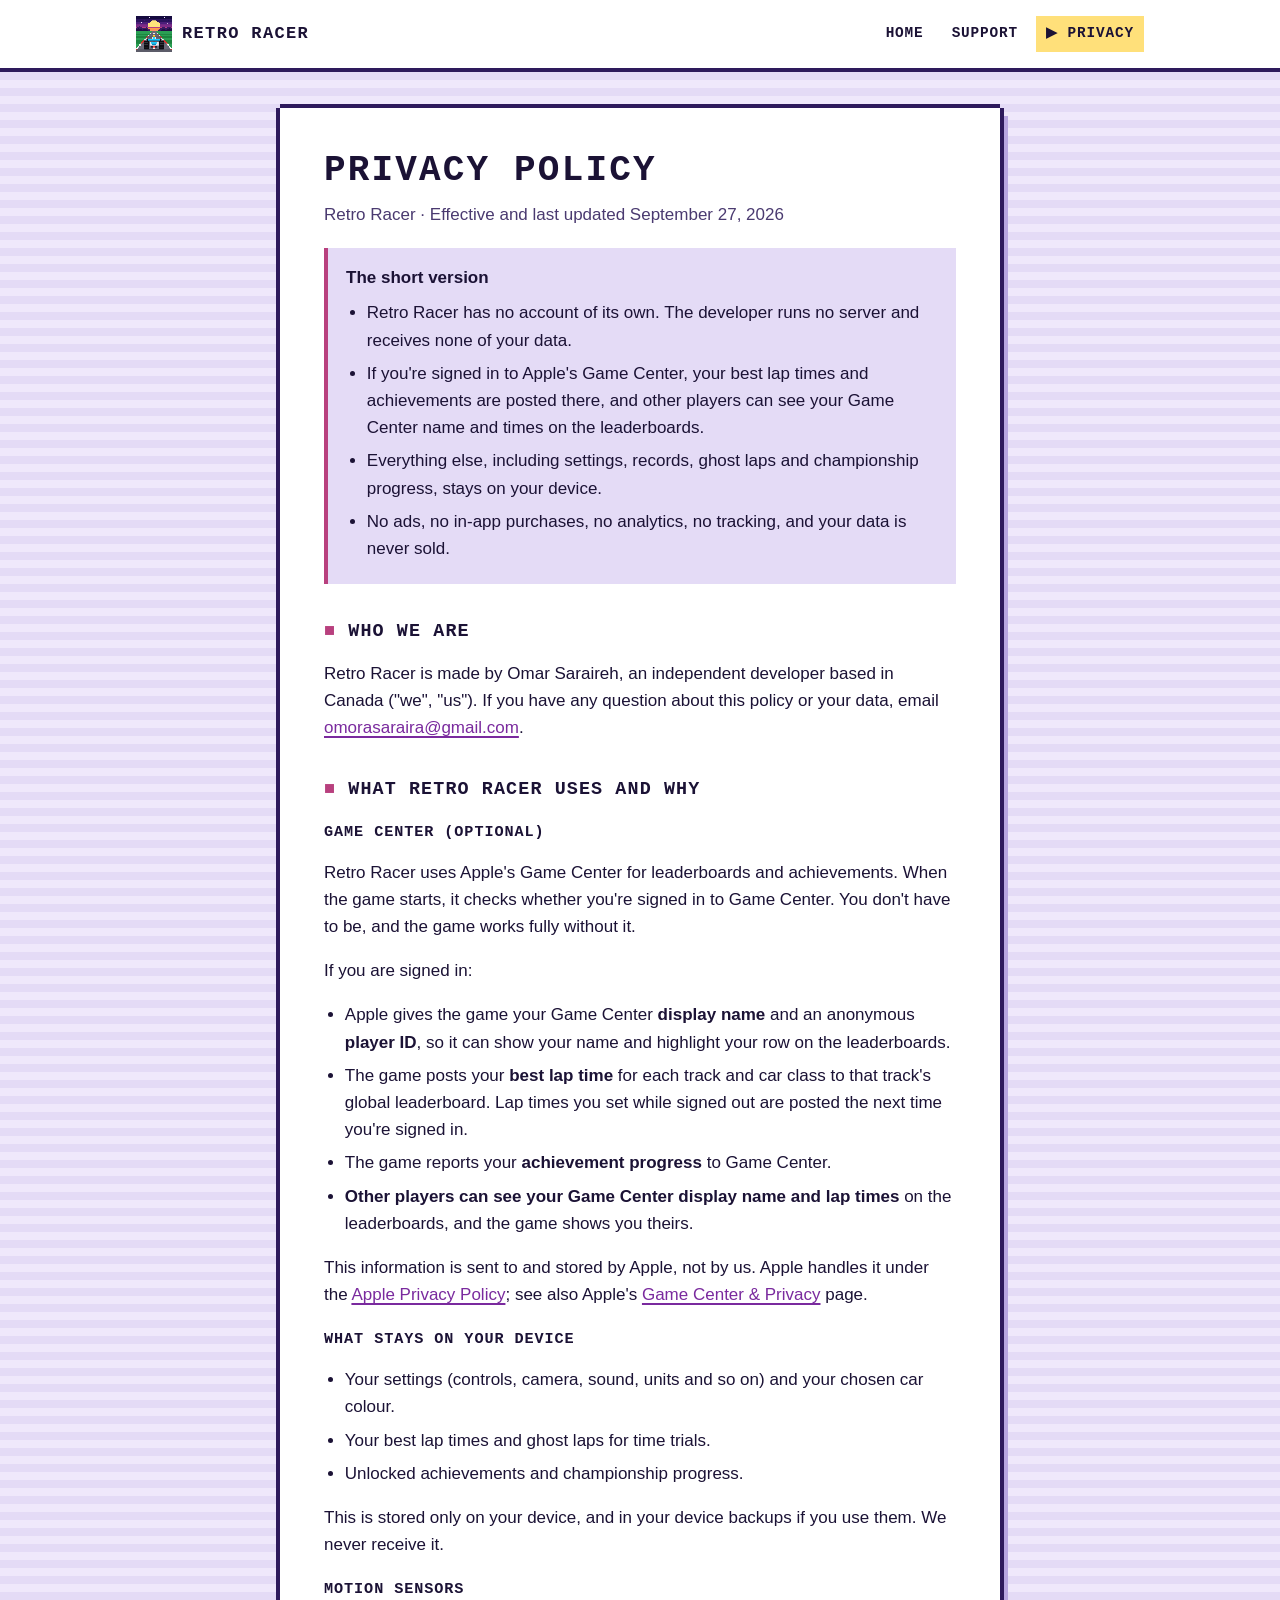
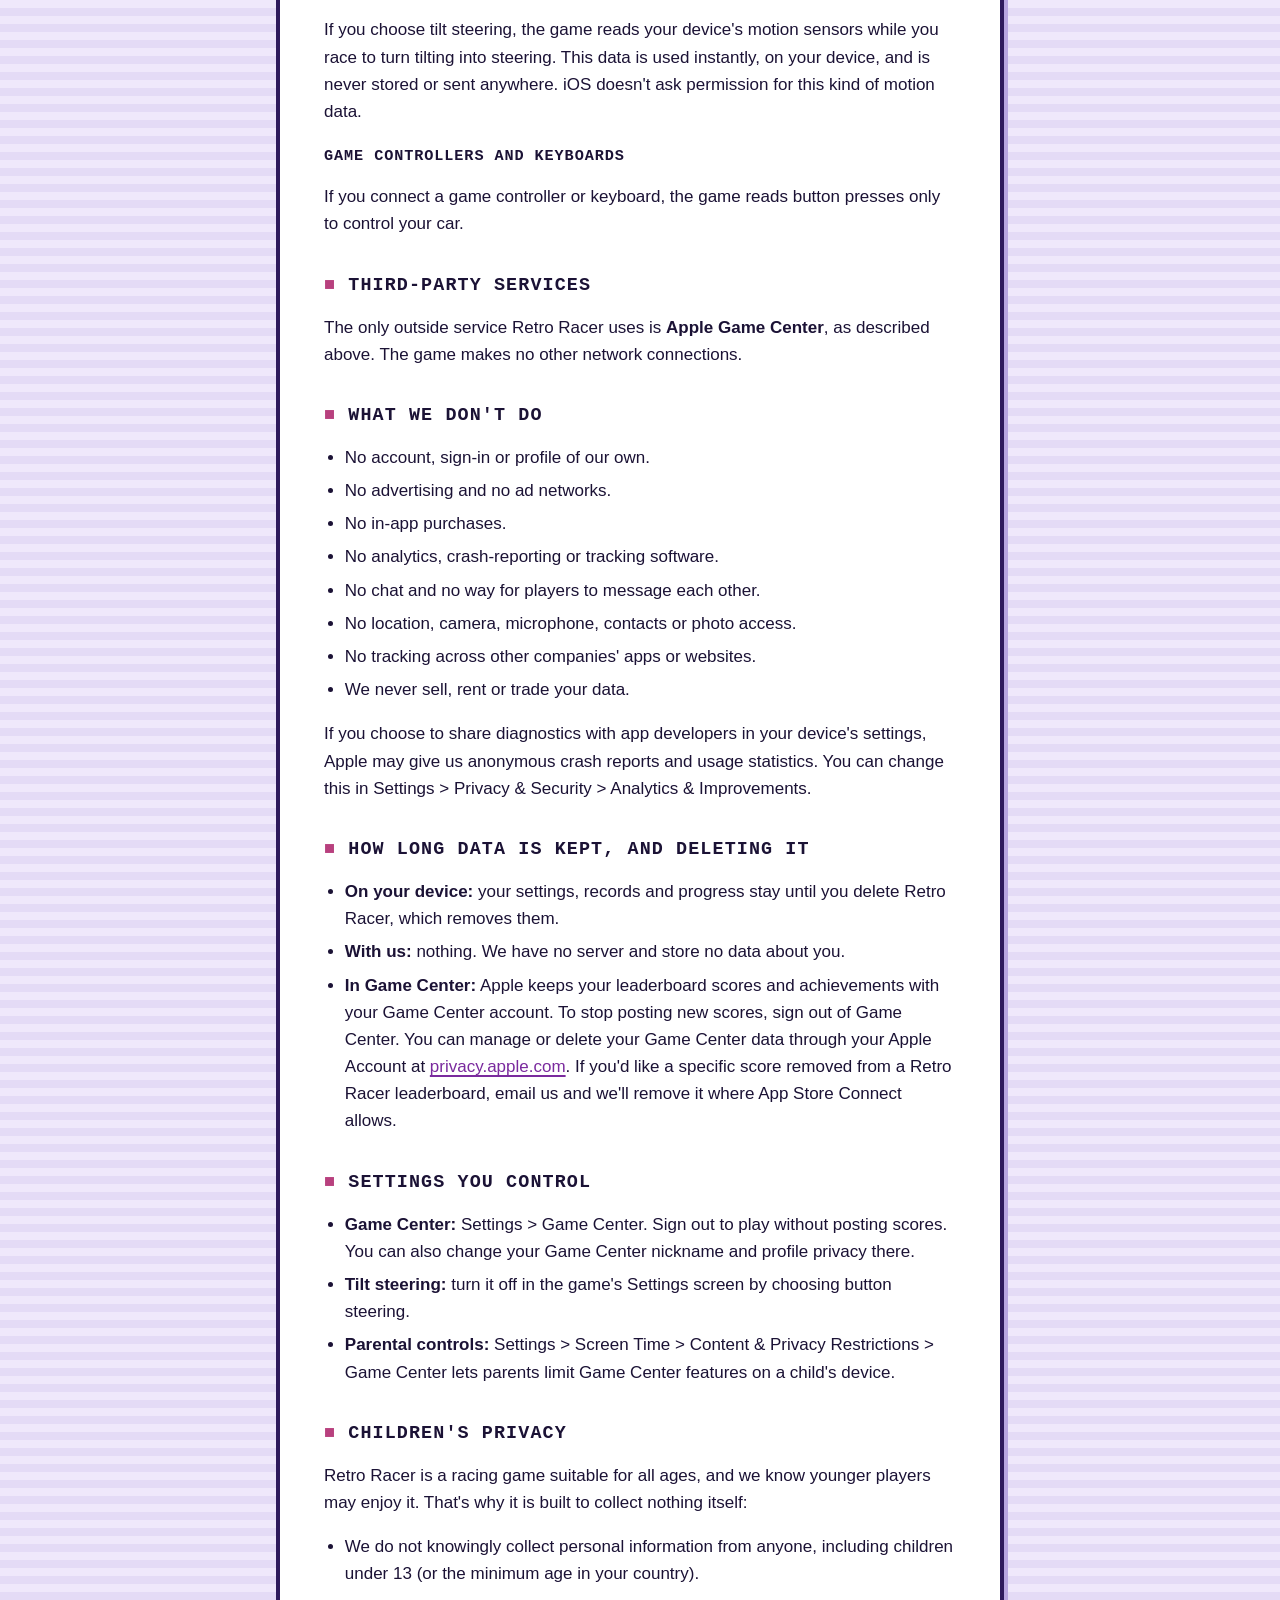
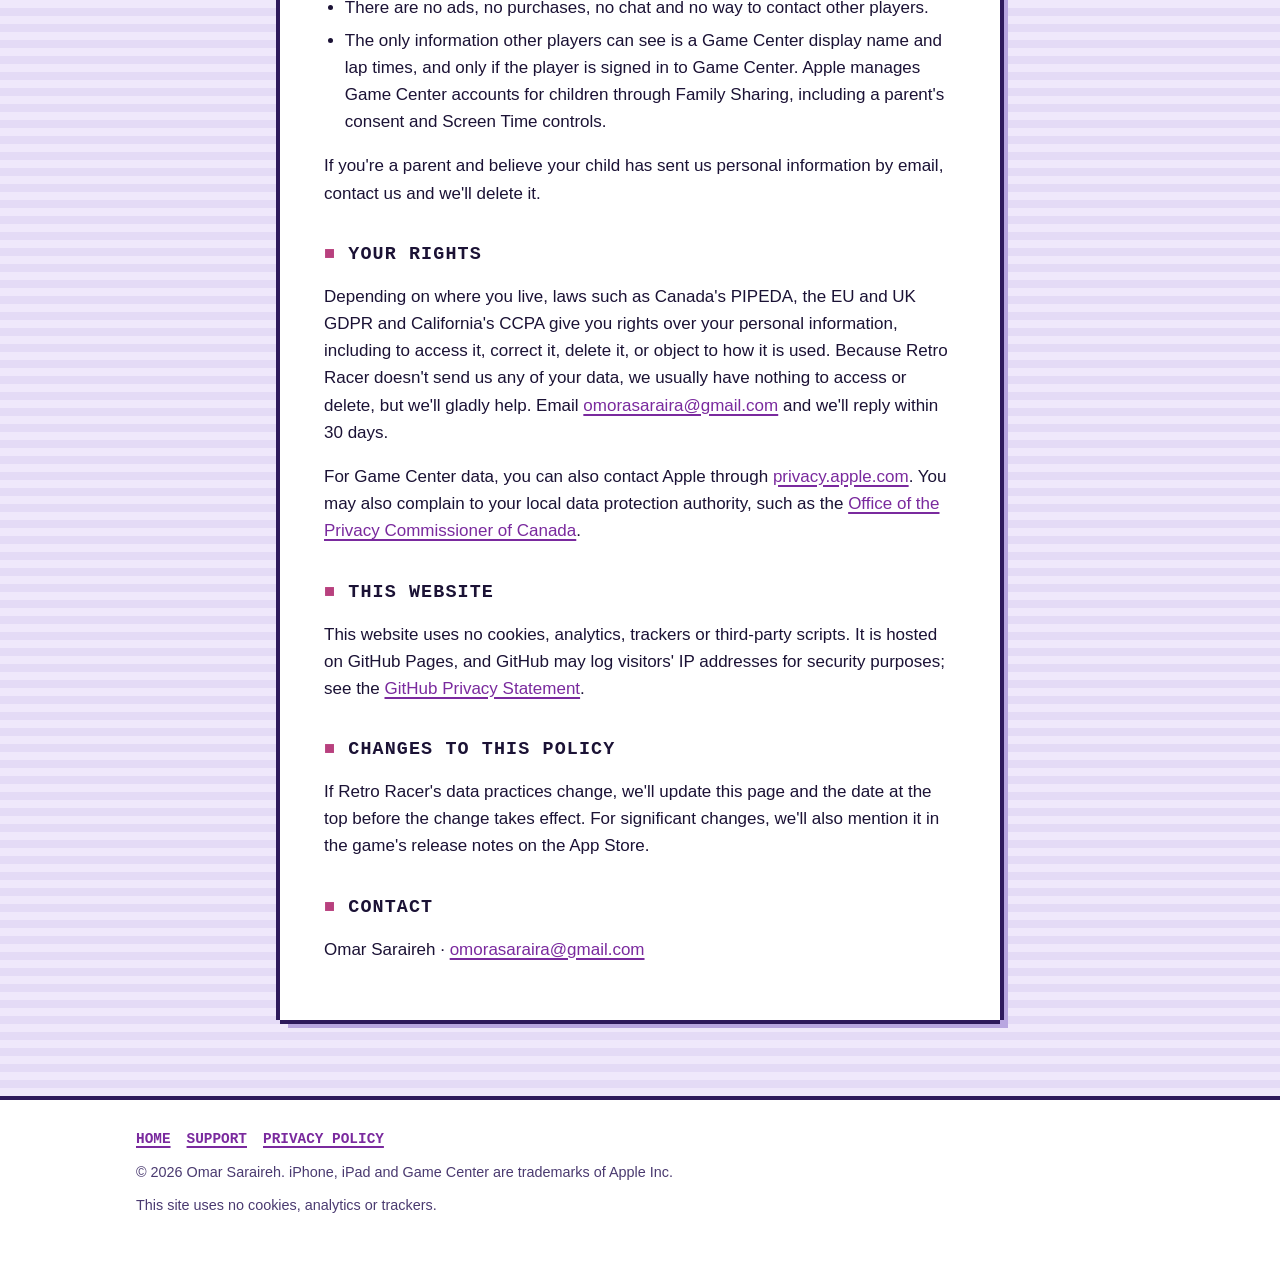
==== privacy.html @ 01d514aa "Add files via upload" ====
<!doctype html>
<!--
  NOTE FOR OMAR (not shown on the page): This policy was drafted from a review of the Retro Racer
  source code on 2026-09-27. It is not legal advice. Please review it yourself (and with a lawyer
  if you want certainty) before publishing, and update it whenever the game's data handling changes.
-->
<html lang="en">
<head>
  <meta charset="utf-8">
  <meta name="viewport" content="width=device-width, initial-scale=1, viewport-fit=cover">
  <title>Retro Racer Privacy Policy</title>
  <meta name="description" content="How Retro Racer handles your data. No ads, no tracking, no account; lap times are shared only through Game Center.">
  <meta name="theme-color" content="#ffffff" media="(prefers-color-scheme: light)">
  <meta name="theme-color" content="#2e1a5c" media="(prefers-color-scheme: dark)">
  <link rel="icon" href="icon.png" type="image/png">
  <link rel="apple-touch-icon" href="apple-touch-icon.png">
  <link rel="stylesheet" href="styles.css">
</head>
<body>
  <a class="skip-link" href="#main">Skip to content</a>

  <header class="site-header">
    <div class="wrap">
      <a class="brand" href="./"><img class="pixel" src="icon.png" alt="" width="36" height="36">Retro Racer</a>
      <nav class="nav" aria-label="Main">
        <a href="./">Home</a>
        <a href="support.html">Support</a>
        <a href="privacy.html" aria-current="page">Privacy</a>
      </nav>
    </div>
  </header>

  <main id="main" class="doc">
    <div class="wrap prose">
      <article class="panel">
        <h1>Privacy Policy</h1>
        <p class="updated">Retro Racer · Effective and last updated September 27, 2026</p>

        <div class="summary-box">
          <strong>The short version</strong>
          <ul>
            <li>Retro Racer has no account of its own. The developer runs no server and receives none of your data.</li>
            <li>If you're signed in to Apple's Game Center, your best lap times and achievements are posted there, and other players can see your Game Center name and times on the leaderboards.</li>
            <li>Everything else, including settings, records, ghost laps and championship progress, stays on your device.</li>
            <li>No ads, no in-app purchases, no analytics, no tracking, and your data is never sold.</li>
          </ul>
        </div>

        <h2 id="who">Who we are</h2>
        <p>Retro Racer is made by Omar Saraireh, an independent developer based in Canada ("we", "us"). If you have any question about this policy or your data, email <a href="mailto:omorasaraira@gmail.com">omorasaraira@gmail.com</a>.</p>

        <h2 id="data">What Retro Racer uses and why</h2>

        <h3>Game Center (optional)</h3>
        <p>Retro Racer uses Apple's Game Center for leaderboards and achievements. When the game starts, it checks whether you're signed in to Game Center. You don't have to be, and the game works fully without it.</p>
        <p>If you are signed in:</p>
        <ul>
          <li>Apple gives the game your Game Center <strong>display name</strong> and an anonymous <strong>player ID</strong>, so it can show your name and highlight your row on the leaderboards.</li>
          <li>The game posts your <strong>best lap time</strong> for each track and car class to that track's global leaderboard. Lap times you set while signed out are posted the next time you're signed in.</li>
          <li>The game reports your <strong>achievement progress</strong> to Game Center.</li>
          <li><strong>Other players can see your Game Center display name and lap times</strong> on the leaderboards, and the game shows you theirs.</li>
        </ul>
        <p>This information is sent to and stored by Apple, not by us. Apple handles it under the <a href="https://www.apple.com/legal/privacy/">Apple Privacy Policy</a>; see also Apple's <a href="https://www.apple.com/legal/privacy/data/en/game-center/">Game Center &amp; Privacy</a> page.</p>

        <h3>What stays on your device</h3>
        <ul>
          <li>Your settings (controls, camera, sound, units and so on) and your chosen car colour.</li>
          <li>Your best lap times and ghost laps for time trials.</li>
          <li>Unlocked achievements and championship progress.</li>
        </ul>
        <p>This is stored only on your device, and in your device backups if you use them. We never receive it.</p>

        <h3>Motion sensors</h3>
        <p>If you choose tilt steering, the game reads your device's motion sensors while you race to turn tilting into steering. This data is used instantly, on your device, and is never stored or sent anywhere. iOS doesn't ask permission for this kind of motion data.</p>

        <h3>Game controllers and keyboards</h3>
        <p>If you connect a game controller or keyboard, the game reads button presses only to control your car.</p>

        <h2 id="third-parties">Third-party services</h2>
        <p>The only outside service Retro Racer uses is <strong>Apple Game Center</strong>, as described above. The game makes no other network connections.</p>

        <h2 id="not-collected">What we don't do</h2>
        <ul>
          <li>No account, sign-in or profile of our own.</li>
          <li>No advertising and no ad networks.</li>
          <li>No in-app purchases.</li>
          <li>No analytics, crash-reporting or tracking software.</li>
          <li>No chat and no way for players to message each other.</li>
          <li>No location, camera, microphone, contacts or photo access.</li>
          <li>No tracking across other companies' apps or websites.</li>
          <li>We never sell, rent or trade your data.</li>
        </ul>
        <p>If you choose to share diagnostics with app developers in your device's settings, Apple may give us anonymous crash reports and usage statistics. You can change this in Settings &gt; Privacy &amp; Security &gt; Analytics &amp; Improvements.</p>

        <h2 id="retention">How long data is kept, and deleting it</h2>
        <ul>
          <li><strong>On your device:</strong> your settings, records and progress stay until you delete Retro Racer, which removes them.</li>
          <li><strong>With us:</strong> nothing. We have no server and store no data about you.</li>
          <li><strong>In Game Center:</strong> Apple keeps your leaderboard scores and achievements with your Game Center account. To stop posting new scores, sign out of Game Center. You can manage or delete your Game Center data through your Apple Account at <a href="https://privacy.apple.com/">privacy.apple.com</a>. If you'd like a specific score removed from a Retro Racer leaderboard, email us and we'll remove it where App Store Connect allows.</li>
        </ul>
        <!-- VERIFY: confirm in App Store Connect (Features > Game Center > leaderboard) that you can delete or hide an individual player's score before promising it here. -->

        <h2 id="permissions">Settings you control</h2>
        <ul>
          <li><strong>Game Center:</strong> Settings &gt; Game Center. Sign out to play without posting scores. You can also change your Game Center nickname and profile privacy there.</li>
          <li><strong>Tilt steering:</strong> turn it off in the game's Settings screen by choosing button steering.</li>
          <li><strong>Parental controls:</strong> Settings &gt; Screen Time &gt; Content &amp; Privacy Restrictions &gt; Game Center lets parents limit Game Center features on a child's device.</li>
        </ul>

        <h2 id="children">Children's privacy</h2>
        <p>Retro Racer is a racing game suitable for all ages, and we know younger players may enjoy it. That's why it is built to collect nothing itself:</p>
        <ul>
          <li>We do not knowingly collect personal information from anyone, including children under 13 (or the minimum age in your country).</li>
          <li>There are no ads, no purchases, no chat and no way to contact other players.</li>
          <li>The only information other players can see is a Game Center display name and lap times, and only if the player is signed in to Game Center. Apple manages Game Center accounts for children through Family Sharing, including a parent's consent and Screen Time controls.</li>
        </ul>
        <p>If you're a parent and believe your child has sent us personal information by email, contact us and we'll delete it.</p>

        <h2 id="rights">Your rights</h2>
        <p>Depending on where you live, laws such as Canada's PIPEDA, the EU and UK GDPR and California's CCPA give you rights over your personal information, including to access it, correct it, delete it, or object to how it is used. Because Retro Racer doesn't send us any of your data, we usually have nothing to access or delete, but we'll gladly help. Email <a href="mailto:omorasaraira@gmail.com">omorasaraira@gmail.com</a> and we'll reply within 30 days.</p>
        <p>For Game Center data, you can also contact Apple through <a href="https://privacy.apple.com/">privacy.apple.com</a>. You may also complain to your local data protection authority, such as the <a href="https://www.priv.gc.ca/">Office of the Privacy Commissioner of Canada</a>.</p>

        <h2 id="website">This website</h2>
        <p>This website uses no cookies, analytics, trackers or third-party scripts. It is hosted on GitHub Pages, and GitHub may log visitors' IP addresses for security purposes; see the <a href="https://docs.github.com/en/site-policy/privacy-policies/github-general-privacy-statement">GitHub Privacy Statement</a>.</p>

        <h2 id="changes">Changes to this policy</h2>
        <p>If Retro Racer's data practices change, we'll update this page and the date at the top before the change takes effect. For significant changes, we'll also mention it in the game's release notes on the App Store.</p>

        <h2 id="contact">Contact</h2>
        <p>Omar Saraireh · <a href="mailto:omorasaraira@gmail.com">omorasaraira@gmail.com</a></p>
      </article>
    </div>
  </main>

  <footer class="site-footer">
    <div class="wrap">
      <nav aria-label="Footer">
        <a href="./">Home</a>
        <a href="support.html">Support</a>
        <a href="privacy.html">Privacy Policy</a>
      </nav>
      <p>© 2026 Omar Saraireh. iPhone, iPad and Game Center are trademarks of Apple Inc.</p>
      <p>This site uses no cookies, analytics or trackers.</p>
    </div>
  </footer>
</body>
</html>
---- styles.css ----
/* Retro Racer — 16-bit pixel style. System fonts only; no external requests. */

:root {
  color-scheme: light dark;

  /* Daytime (light mode) */
  --bg: #efe8fb;
  --bg-stripe: #e4dbf6;
  --panel: #ffffff;
  --edge: #2e1a5c;
  --shadow: #b8a6e0;
  --ink: #1b1235;
  --ink-soft: #4a3a70;
  --accent: #ffe07a;
  --accent-ink: #1b1235;
  --link: #7a2a9e;
  --hot: #b8407e;
  --grass: #2e9e5b;
  --focus: #1d4e9e;

  --px: 4px;
  --mono: ui-monospace, "SF Mono", SFMono-Regular, Menlo, Consolas, "Liberation Mono", monospace;
  --sans: -apple-system, BlinkMacSystemFont, "Segoe UI", Roboto, "Helvetica Neue", Arial, sans-serif;
}

@media (prefers-color-scheme: dark) {
  :root {
    /* Night (dark mode) — the game's own palette */
    --bg: #1b1235;
    --bg-stripe: #20163f;
    --panel: #2e1a5c;
    --edge: #6b3fa0;
    --shadow: #0f0a22;
    --ink: #fdf8ff;
    --ink-soft: #cfc6ea;
    --accent: #ffe07a;
    --accent-ink: #1b1235;
    --link: #ffe07a;
    --hot: #ff9e4a;
    --grass: #4ce06a;
    --focus: #1fc8ff;
  }
}

*,
*::before,
*::after { box-sizing: border-box; }

html { -webkit-text-size-adjust: 100%; }

body {
  margin: 0;
  min-height: 100vh;
  font-family: var(--sans);
  font-size: 1.0625rem;
  line-height: 1.6;
  color: var(--ink);
  background-color: var(--bg);
  /* Scanline-style stripes, like the road's alternating rumble segments. */
  background-image: repeating-linear-gradient(180deg, var(--bg) 0 8px, var(--bg-stripe) 8px 16px);
}

a { color: var(--link); text-underline-offset: 0.18em; text-decoration-thickness: 2px; }
a:hover { color: var(--hot); }
:focus-visible { outline: var(--px) solid var(--focus); outline-offset: 2px; }

img.pixel, .pixel img { image-rendering: pixelated; image-rendering: crisp-edges; }

.skip-link {
  position: absolute; left: -9999px; top: 8px; z-index: 10;
  padding: 8px 14px; background: var(--accent); color: var(--accent-ink);
  font-family: var(--mono); font-weight: 700;
}
.skip-link:focus { left: 16px; }

.wrap { width: 100%; max-width: 1040px; margin: 0 auto; padding: 0 16px; }
.prose { max-width: 760px; }

/* Pixel panel: square notched corners made with box-shadows, plus a hard drop shadow. */
.panel {
  background: var(--panel);
  margin: var(--px);
  box-shadow:
    0 calc(var(--px) * -1) 0 0 var(--edge),
    0 var(--px) 0 0 var(--edge),
    calc(var(--px) * -1) 0 0 0 var(--edge),
    var(--px) 0 0 0 var(--edge),
    calc(var(--px) * 2) calc(var(--px) * 2) 0 0 var(--shadow);
}

h1, h2, h3, .mono {
  font-family: var(--mono);
  text-transform: uppercase;
  letter-spacing: 0.06em;
  line-height: 1.25;
}

/* Header */
.site-header { padding: 16px 0; border-bottom: var(--px) solid var(--edge); background: var(--panel); }
.site-header .wrap { display: flex; align-items: center; justify-content: space-between; gap: 12px; flex-wrap: wrap; }
.brand { display: inline-flex; align-items: center; gap: 10px; text-decoration: none; color: var(--ink); font-family: var(--mono); font-weight: 800; letter-spacing: 0.08em; text-transform: uppercase; }
.brand img { width: 36px; height: 36px; }
.nav { display: flex; flex-wrap: wrap; gap: 8px; }
.nav a {
  font-family: var(--mono); font-weight: 700; font-size: 0.9rem; text-transform: uppercase; letter-spacing: 0.06em;
  color: var(--ink); text-decoration: none; padding: 6px 10px;
}
.nav a:hover { background: var(--bg-stripe); color: var(--ink); }
.nav a[aria-current="page"] { background: var(--accent); color: var(--accent-ink); }
.nav a[aria-current="page"]::before { content: "▶ "; }

/* Hero */
.hero { padding: 40px 0 16px; display: grid; gap: 32px; align-items: center; }
.wordmark { width: 100%; max-width: 420px; height: auto; display: block; margin: 0 0 20px; }
.hero .lede { font-size: 1.2rem; color: var(--ink-soft); margin: 0 0 24px; max-width: 36ch; }
.hero-art { width: 100%; max-width: 420px; justify-self: center; padding: 0; line-height: 0; }
.hero-art img { width: 100%; height: auto; display: block; }

.coming-soon {
  display: inline-flex; flex-direction: column; padding: 12px 20px;
  background: var(--edge); color: #ffffff; font-family: var(--mono); text-transform: uppercase;
  box-shadow: calc(var(--px) * 2) calc(var(--px) * 2) 0 0 var(--shadow);
}
.coming-soon .small { font-size: 0.75rem; letter-spacing: 0.1em; color: #ffe07a; }
.coming-soon .big { font-size: 1.1rem; font-weight: 800; letter-spacing: 0.06em; }
.blink { animation: blink 1.1s steps(1) infinite; }
@keyframes blink { 50% { opacity: 0; } }
@media (prefers-reduced-motion: reduce) { .blink { animation: none; } }
.req { margin-top: 14px; font-size: 0.9rem; color: var(--ink-soft); }

/* Sections */
section { padding: 32px 0; }
h2 { font-size: clamp(1.3rem, 4.5vw, 1.75rem); margin: 0 0 18px; }
h2::before { content: "■ "; color: var(--hot); }
h3 { font-size: 1rem; margin: 0 0 8px; }
.grid { display: grid; gap: 24px; grid-template-columns: 1fr; }
.card { padding: 20px; }
.card p { margin: 0; color: var(--ink-soft); }
.card ul { margin: 0; padding-left: 1.2rem; color: var(--ink-soft); }

.swatches { display: flex; flex-wrap: wrap; gap: 8px; margin: 14px 0 0; padding: 0; list-style: none; }
.swatches li { width: 28px; height: 28px; box-shadow: 0 0 0 3px var(--edge); }

.tracks { list-style: none; padding: 0; margin: 0; display: grid; gap: 8px; }
.tracks li { font-family: var(--mono); font-weight: 700; text-transform: uppercase; letter-spacing: 0.04em; font-size: 0.95rem; }
.tracks li::before { content: "▶ "; color: var(--hot); }

/* Document pages */
.doc { padding: 32px 0 48px; }
.doc article { padding: 24px 18px; }
.doc h1 { font-size: clamp(1.6rem, 6vw, 2.25rem); margin: 0 0 8px; }
.doc h2 { font-size: 1.15rem; margin: 36px 0 10px; }
.doc h3 { font-size: 0.95rem; margin: 22px 0 6px; }
.doc .updated { color: var(--ink-soft); margin: 0 0 20px; }
.doc ul { padding-left: 1.3rem; }
.doc li { margin: 6px 0; }
.summary-box { padding: 16px 18px; background: var(--bg-stripe); border-left: var(--px) solid var(--hot); }
.summary-box ul { margin: 8px 0 0; }

table { width: 100%; border-collapse: collapse; font-size: 0.95rem; }
.table-scroll { overflow-x: auto; -webkit-overflow-scrolling: touch; }
th, td { text-align: left; padding: 10px; border-bottom: 2px solid var(--edge); vertical-align: top; }
th { font-family: var(--mono); text-transform: uppercase; font-size: 0.8rem; letter-spacing: 0.06em; }

details { margin: 14px var(--px); padding: 14px 16px; background: var(--panel);
  box-shadow: 0 0 0 3px var(--edge), 6px 6px 0 3px var(--shadow); }
summary { cursor: pointer; font-weight: 700; }
details p, details ul { margin: 10px 0 0; color: var(--ink-soft); }

.contact-card { padding: 20px; text-align: center; margin: 20px var(--px) 24px; background: var(--bg-stripe); }
.button {
  display: inline-block; margin-top: 10px; padding: 12px 20px;
  background: var(--accent); color: var(--accent-ink); text-decoration: none;
  font-family: var(--mono); font-weight: 800; letter-spacing: 0.04em; word-break: break-all;
  box-shadow: 0 0 0 3px var(--edge), 6px 6px 0 3px var(--edge);
}
.button:hover { color: var(--accent-ink); transform: translate(2px, 2px); box-shadow: 0 0 0 3px var(--edge), 3px 3px 0 3px var(--edge); }

/* Footer */
.site-footer { margin-top: 24px; padding: 28px 0 44px; background: var(--panel); border-top: var(--px) solid var(--edge); font-size: 0.9rem; color: var(--ink-soft); }
.site-footer .wrap { display: flex; flex-direction: column; gap: 10px; }
.site-footer nav { display: flex; flex-wrap: wrap; gap: 16px; font-family: var(--mono); text-transform: uppercase; font-weight: 700; }
.site-footer p { margin: 0; }

@media (min-width: 720px) {
  .hero { grid-template-columns: 1.1fr 1fr; padding: 64px 0 32px; }
  .grid { grid-template-columns: repeat(2, 1fr); }
  .doc article { padding: 40px 44px; }
}
@media (min-width: 980px) {
  .grid.three { grid-template-columns: repeat(3, 1fr); }
}
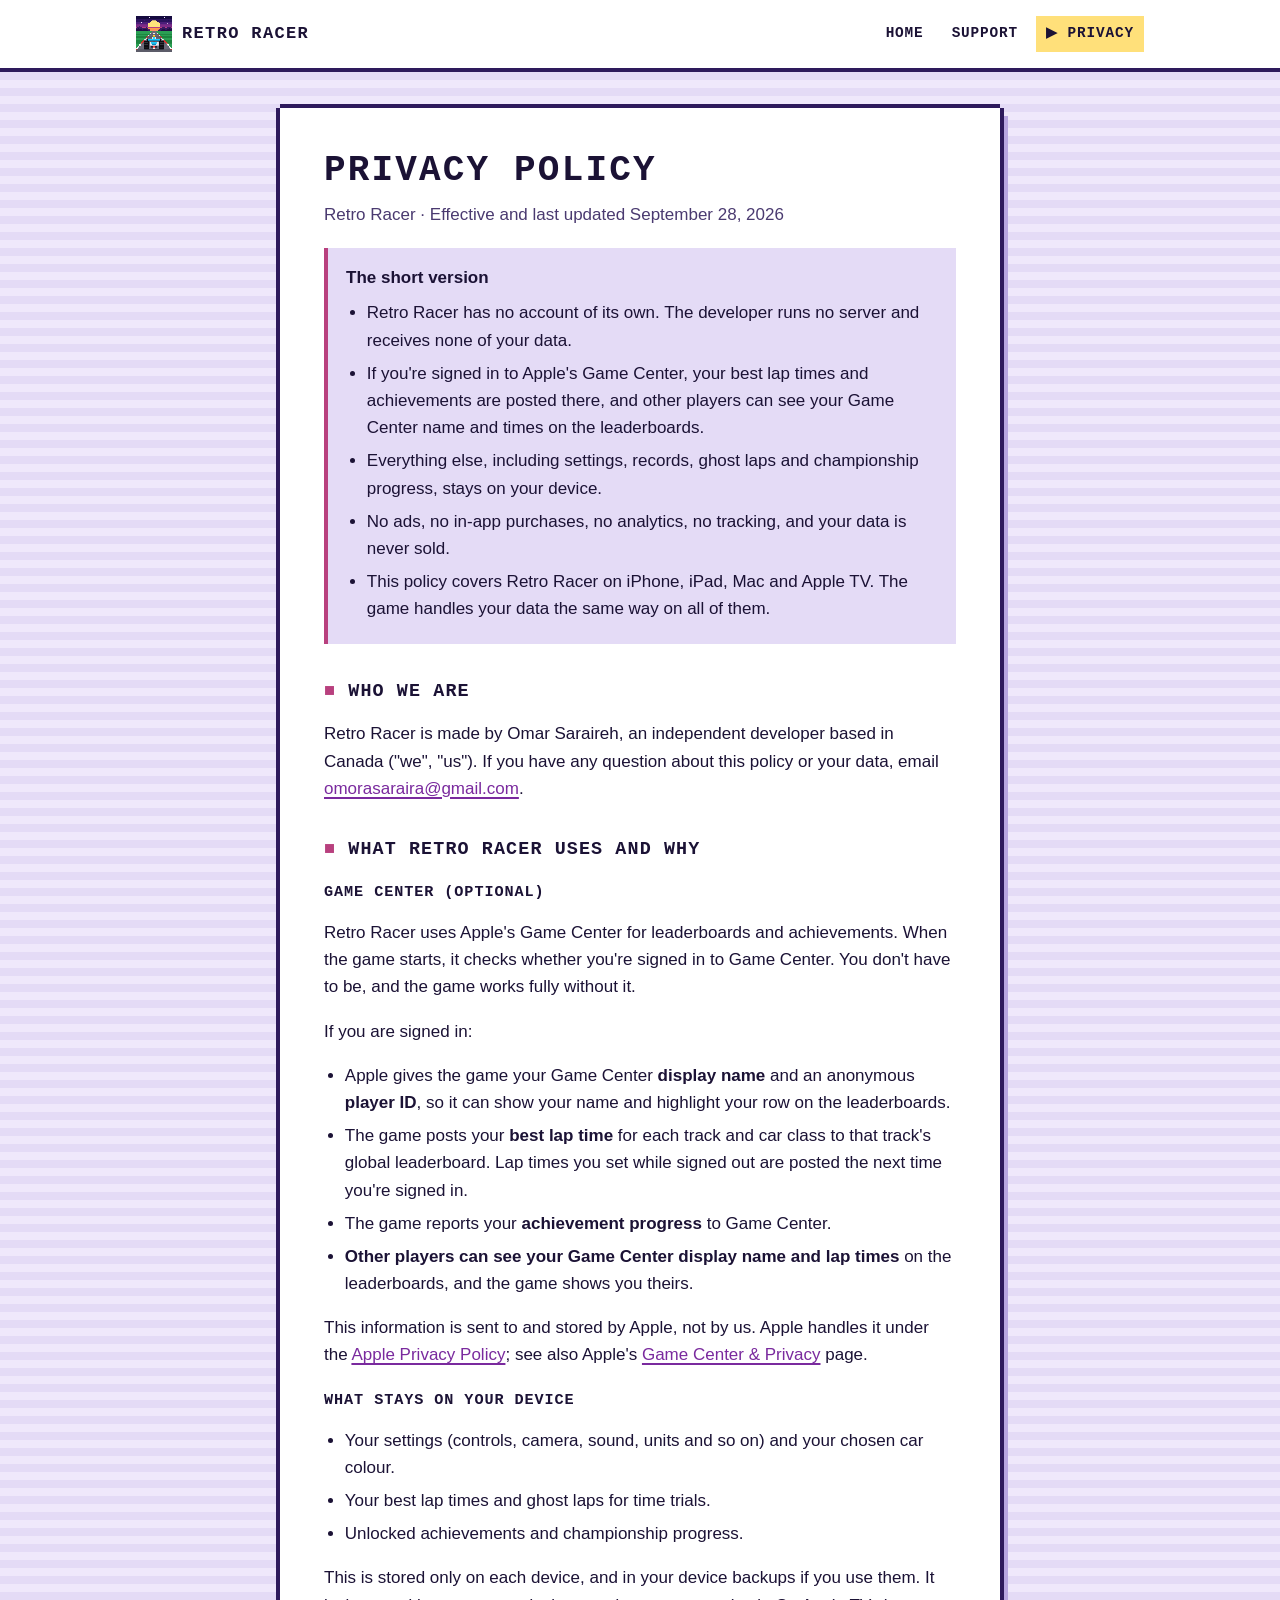
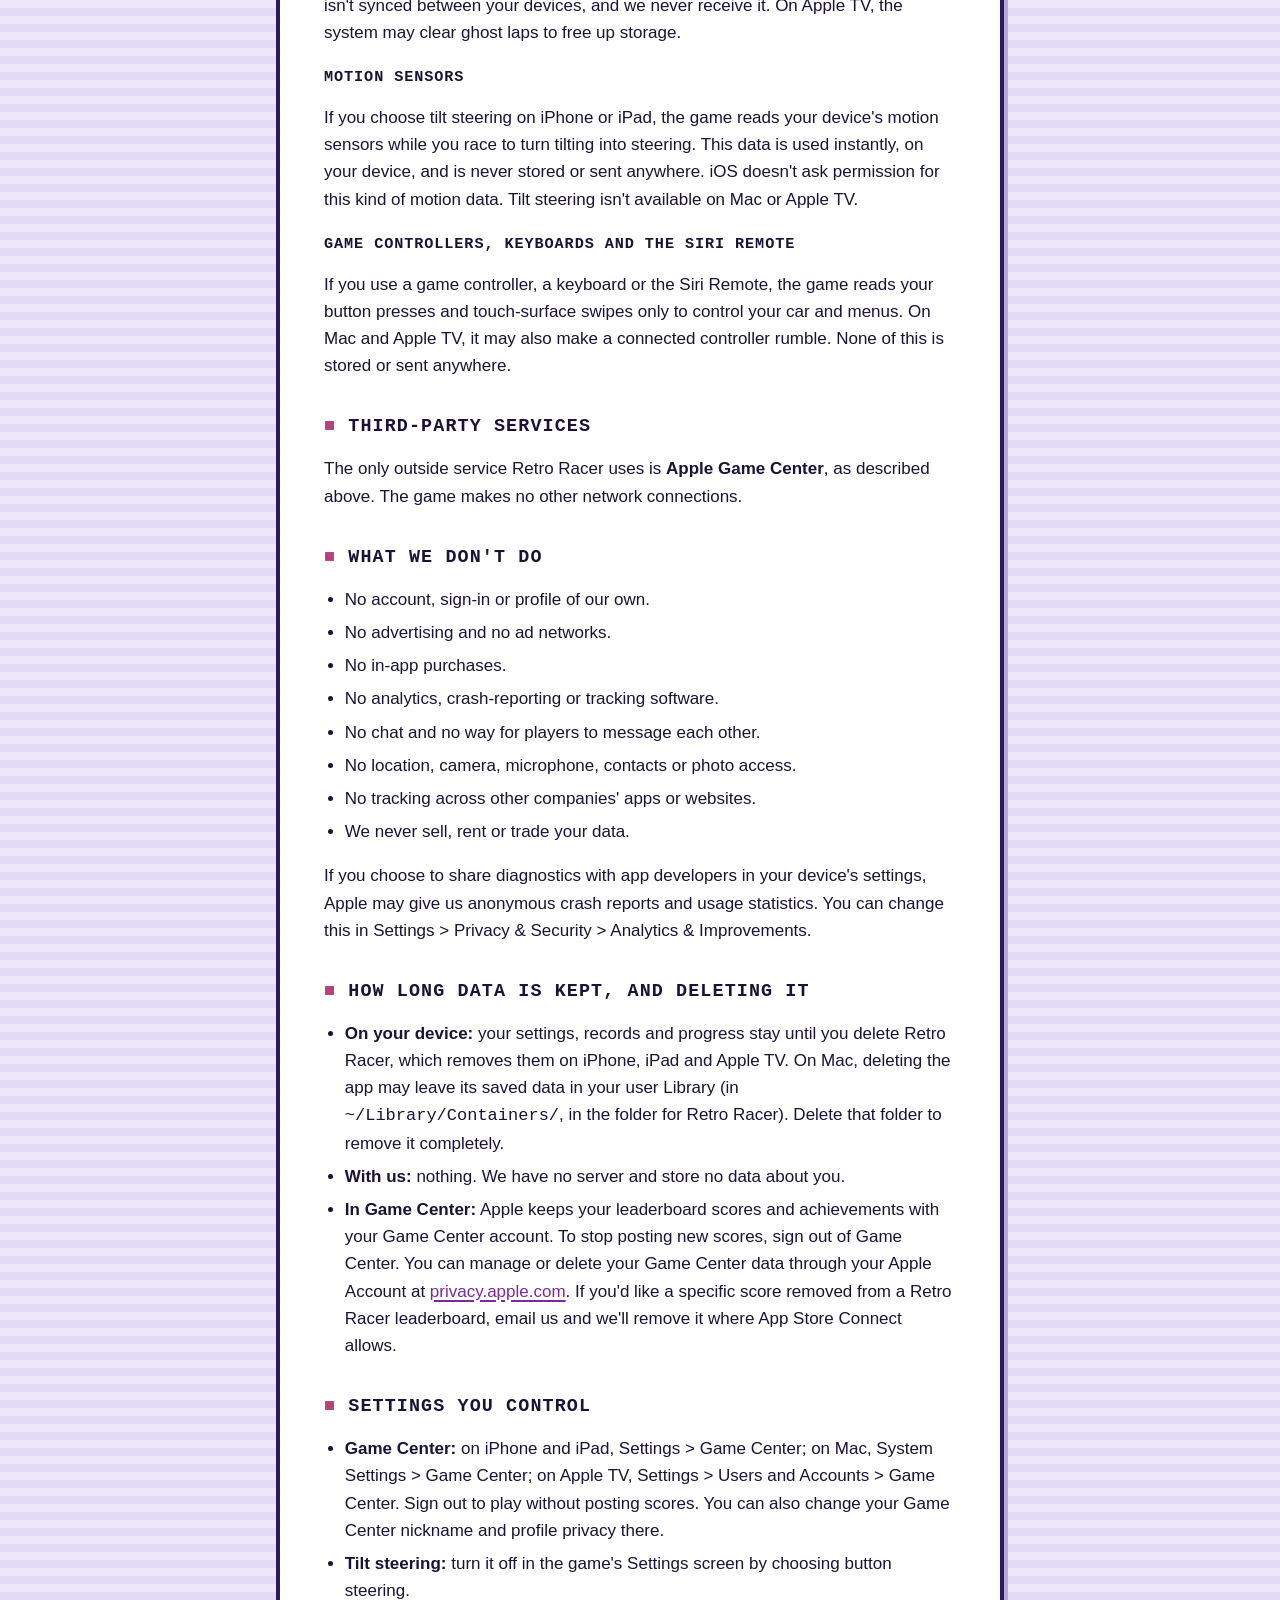
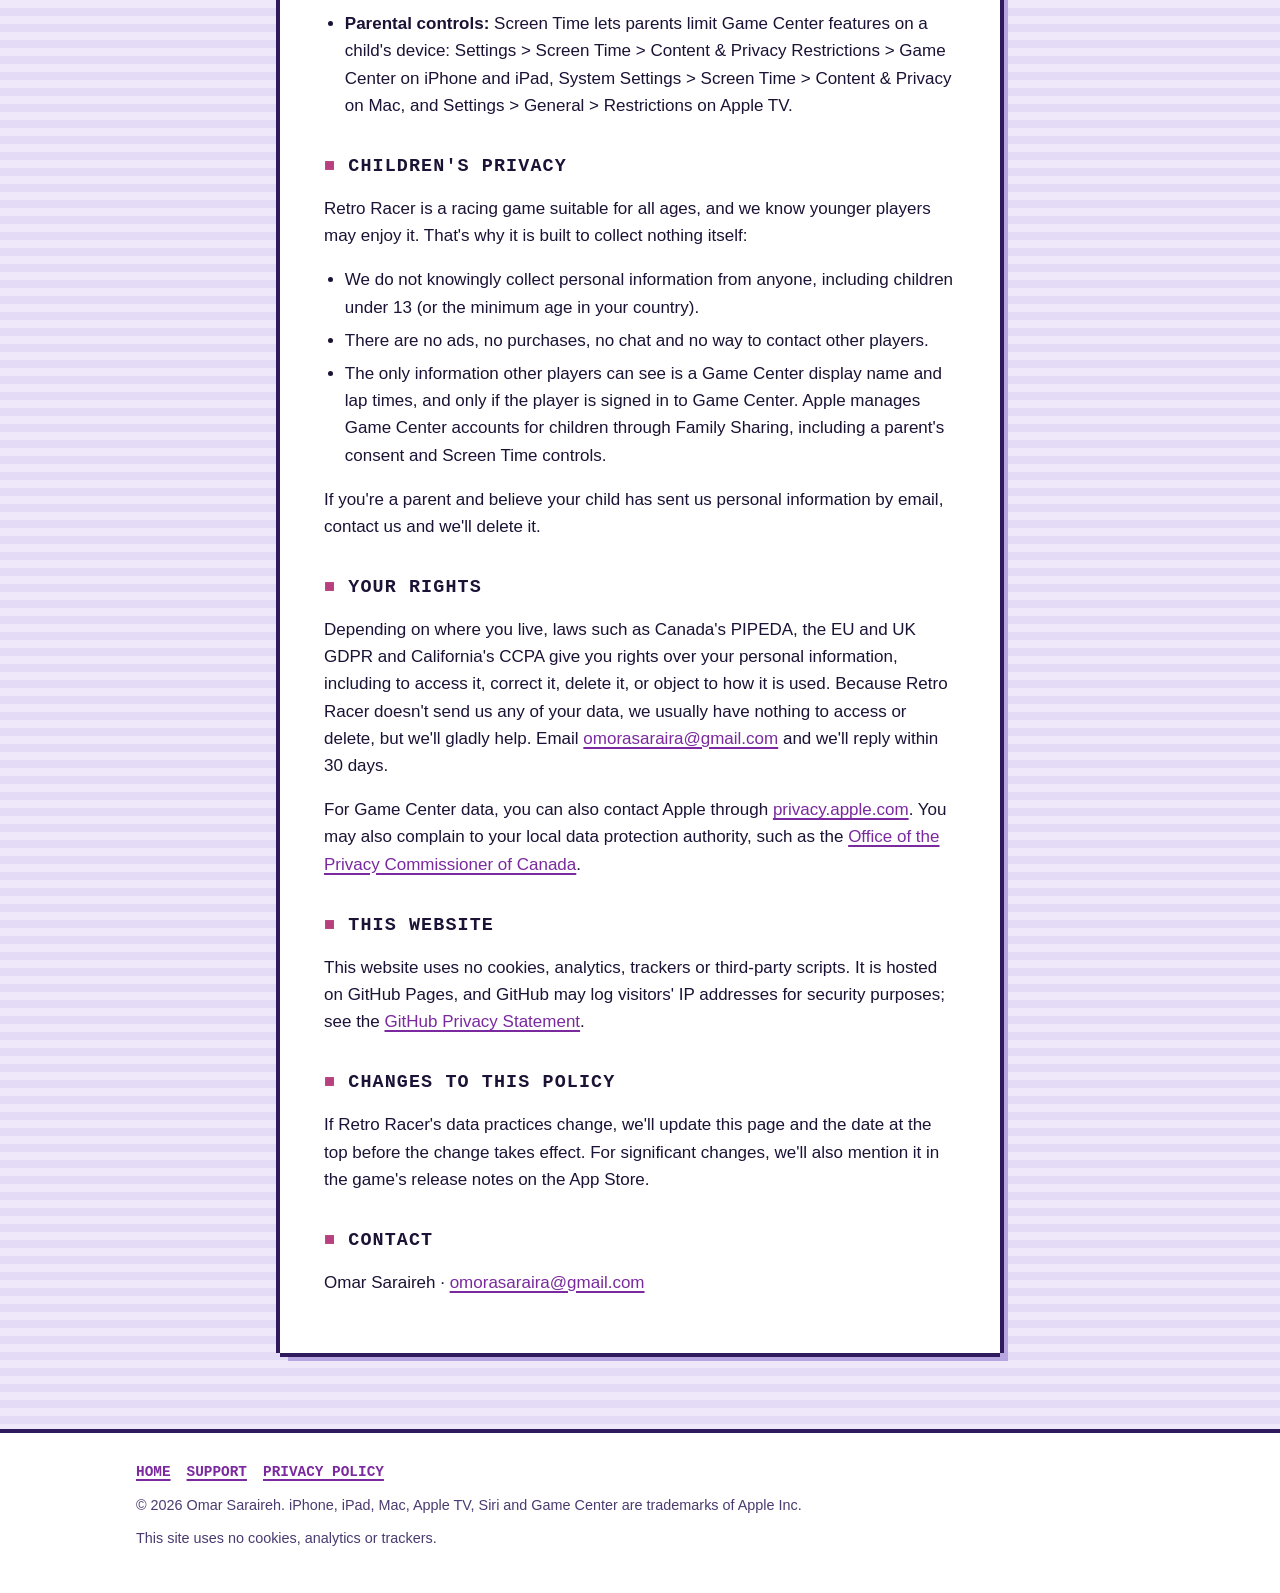
==== commit 1d56e461: "Add files via upload" ====
--- a/privacy.html
+++ b/privacy.html
@@ -1,7 +1,7 @@
 <!doctype html>
 <!--
   NOTE FOR OMAR (not shown on the page): This policy was drafted from a review of the Retro Racer
-  source code on 2026-09-27. It is not legal advice. Please review it yourself (and with a lawyer
+  source code on 2026-09-27, and updated on 2026-09-28 for the Mac and Apple TV versions. It is not legal advice. Please review it yourself (and with a lawyer
   if you want certainty) before publishing, and update it whenever the game's data handling changes.
 -->
 <html lang="en">
@@ -34,7 +34,7 @@
     <div class="wrap prose">
       <article class="panel">
         <h1>Privacy Policy</h1>
-        <p class="updated">Retro Racer · Effective and last updated September 27, 2026</p>
+        <p class="updated">Retro Racer · Effective and last updated September 28, 2026</p>
 
         <div class="summary-box">
           <strong>The short version</strong>
@@ -43,6 +43,7 @@
             <li>If you're signed in to Apple's Game Center, your best lap times and achievements are posted there, and other players can see your Game Center name and times on the leaderboards.</li>
             <li>Everything else, including settings, records, ghost laps and championship progress, stays on your device.</li>
             <li>No ads, no in-app purchases, no analytics, no tracking, and your data is never sold.</li>
+            <li>This policy covers Retro Racer on iPhone, iPad, Mac and Apple TV. The game handles your data the same way on all of them.</li>
           </ul>
         </div>
 
@@ -68,13 +69,13 @@
           <li>Your best lap times and ghost laps for time trials.</li>
           <li>Unlocked achievements and championship progress.</li>
         </ul>
-        <p>This is stored only on your device, and in your device backups if you use them. We never receive it.</p>
+        <p>This is stored only on each device, and in your device backups if you use them. It isn't synced between your devices, and we never receive it. On Apple TV, the system may clear ghost laps to free up storage.</p>
 
         <h3>Motion sensors</h3>
-        <p>If you choose tilt steering, the game reads your device's motion sensors while you race to turn tilting into steering. This data is used instantly, on your device, and is never stored or sent anywhere. iOS doesn't ask permission for this kind of motion data.</p>
+        <p>If you choose tilt steering on iPhone or iPad, the game reads your device's motion sensors while you race to turn tilting into steering. This data is used instantly, on your device, and is never stored or sent anywhere. iOS doesn't ask permission for this kind of motion data. Tilt steering isn't available on Mac or Apple TV.</p>
 
-        <h3>Game controllers and keyboards</h3>
-        <p>If you connect a game controller or keyboard, the game reads button presses only to control your car.</p>
+        <h3>Game controllers, keyboards and the Siri Remote</h3>
+        <p>If you use a game controller, a keyboard or the Siri Remote, the game reads your button presses and touch-surface swipes only to control your car and menus. On Mac and Apple TV, it may also make a connected controller rumble. None of this is stored or sent anywhere.</p>
 
         <h2 id="third-parties">Third-party services</h2>
         <p>The only outside service Retro Racer uses is <strong>Apple Game Center</strong>, as described above. The game makes no other network connections.</p>
@@ -94,7 +95,7 @@
 
         <h2 id="retention">How long data is kept, and deleting it</h2>
         <ul>
-          <li><strong>On your device:</strong> your settings, records and progress stay until you delete Retro Racer, which removes them.</li>
+          <li><strong>On your device:</strong> your settings, records and progress stay until you delete Retro Racer, which removes them on iPhone, iPad and Apple TV. On Mac, deleting the app may leave its saved data in your user Library (in <code>~/Library/Containers/</code>, in the folder for Retro Racer). Delete that folder to remove it completely.</li>
           <li><strong>With us:</strong> nothing. We have no server and store no data about you.</li>
           <li><strong>In Game Center:</strong> Apple keeps your leaderboard scores and achievements with your Game Center account. To stop posting new scores, sign out of Game Center. You can manage or delete your Game Center data through your Apple Account at <a href="https://privacy.apple.com/">privacy.apple.com</a>. If you'd like a specific score removed from a Retro Racer leaderboard, email us and we'll remove it where App Store Connect allows.</li>
         </ul>
@@ -102,9 +103,10 @@
 
         <h2 id="permissions">Settings you control</h2>
         <ul>
-          <li><strong>Game Center:</strong> Settings &gt; Game Center. Sign out to play without posting scores. You can also change your Game Center nickname and profile privacy there.</li>
+          <li><strong>Game Center:</strong> on iPhone and iPad, Settings &gt; Game Center; on Mac, System Settings &gt; Game Center; on Apple TV, Settings &gt; Users and Accounts &gt; Game Center. Sign out to play without posting scores. You can also change your Game Center nickname and profile privacy there.</li>
           <li><strong>Tilt steering:</strong> turn it off in the game's Settings screen by choosing button steering.</li>
-          <li><strong>Parental controls:</strong> Settings &gt; Screen Time &gt; Content &amp; Privacy Restrictions &gt; Game Center lets parents limit Game Center features on a child's device.</li>
+          <li><strong>Parental controls:</strong> Screen Time lets parents limit Game Center features on a child's device: Settings &gt; Screen Time &gt; Content &amp; Privacy Restrictions &gt; Game Center on iPhone and iPad, System Settings &gt; Screen Time &gt; Content &amp; Privacy on Mac, and Settings &gt; General &gt; Restrictions on Apple TV.</li>
+          <!-- VERIFY: check the Mac and Apple TV Game Center and restrictions menu paths on your devices; Apple sometimes moves them between OS versions. -->
         </ul>
 
         <h2 id="children">Children's privacy</h2>
@@ -139,7 +141,7 @@
         <a href="support.html">Support</a>
         <a href="privacy.html">Privacy Policy</a>
       </nav>
-      <p>© 2026 Omar Saraireh. iPhone, iPad and Game Center are trademarks of Apple Inc.</p>
+      <p>© 2026 Omar Saraireh. iPhone, iPad, Mac, Apple TV, Siri and Game Center are trademarks of Apple Inc.</p>
       <p>This site uses no cookies, analytics or trackers.</p>
     </div>
   </footer>
--- a/styles.css
+++ b/styles.css
@@ -190,3 +190,10 @@
 @media (min-width: 980px) {
   .grid.three { grid-template-columns: repeat(3, 1fr); }
 }
+
+/* Platform list in the "Coming soon" box: one line when it fits, two clean lines on phones. */
+.coming-soon .nw { white-space: nowrap; }
+@media (max-width: 479px) {
+  .coming-soon .sep { display: none; }
+  .coming-soon .nw { display: block; }
+}
